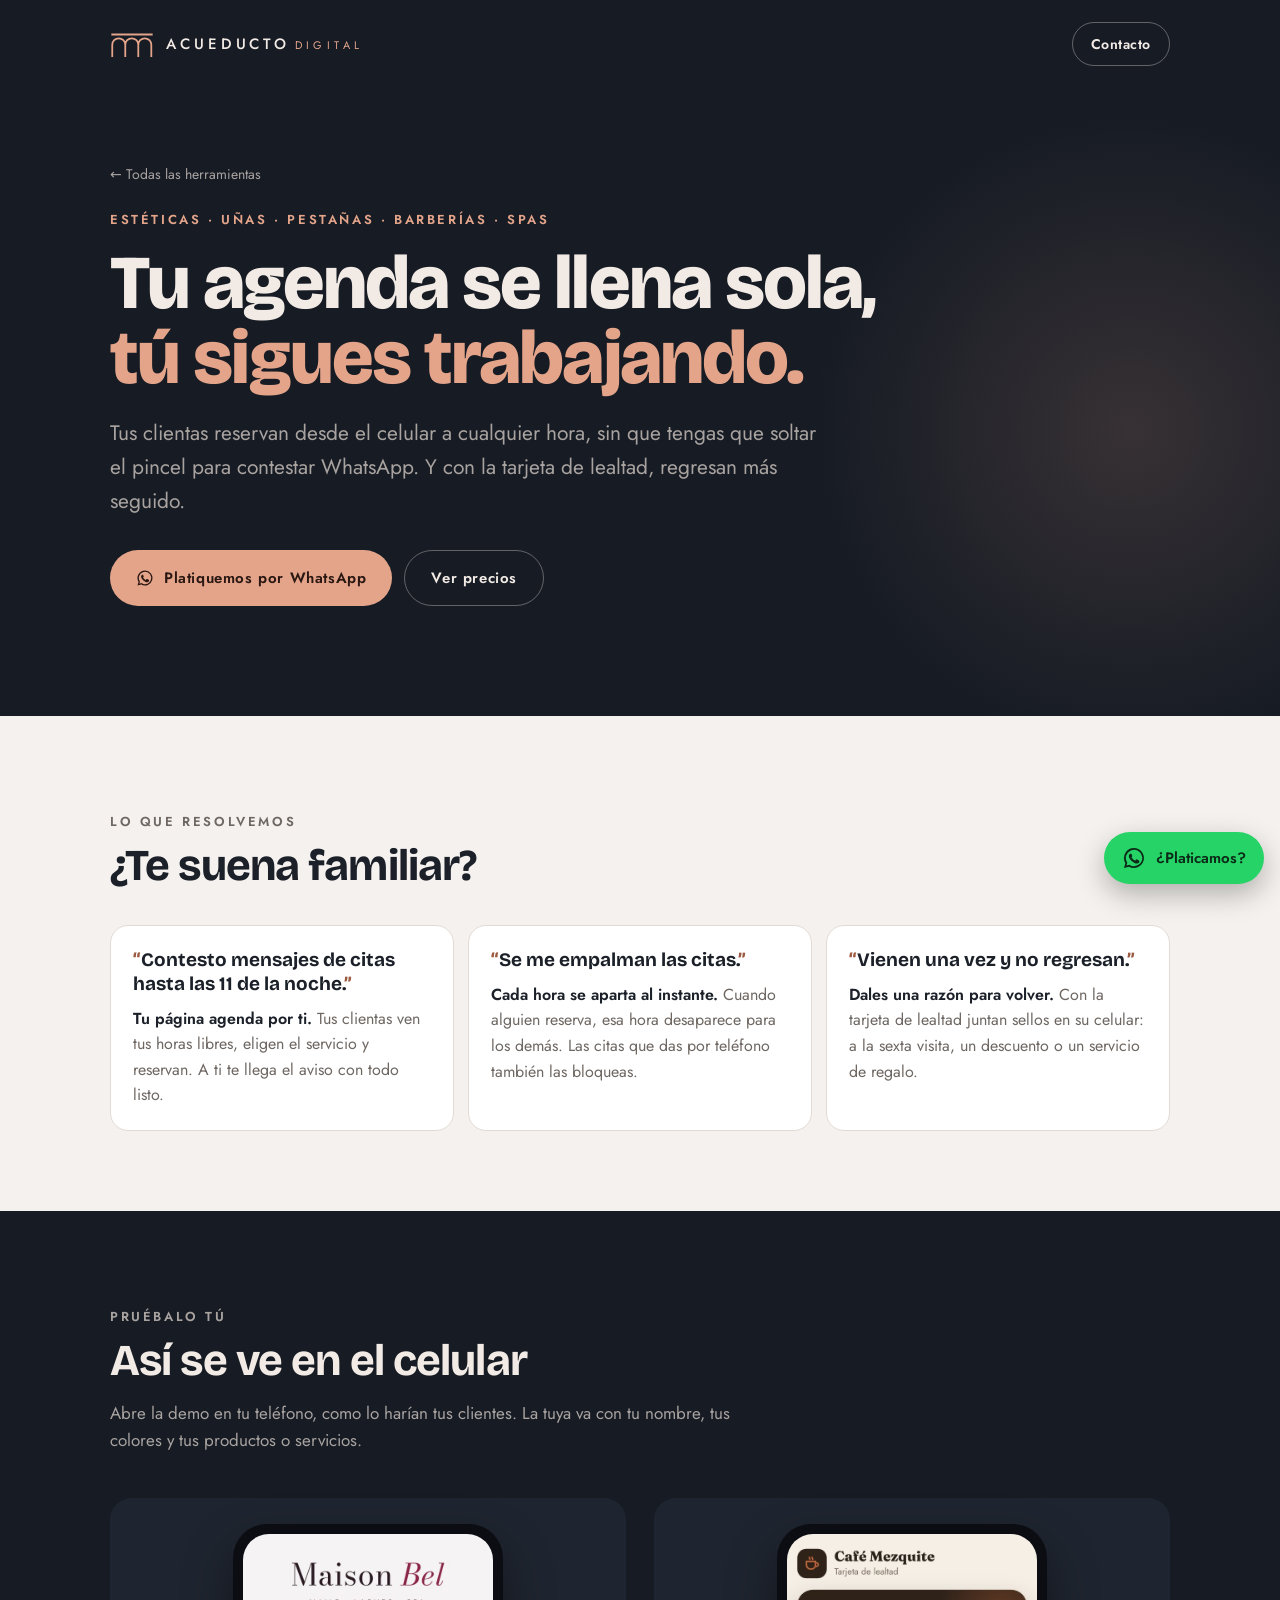
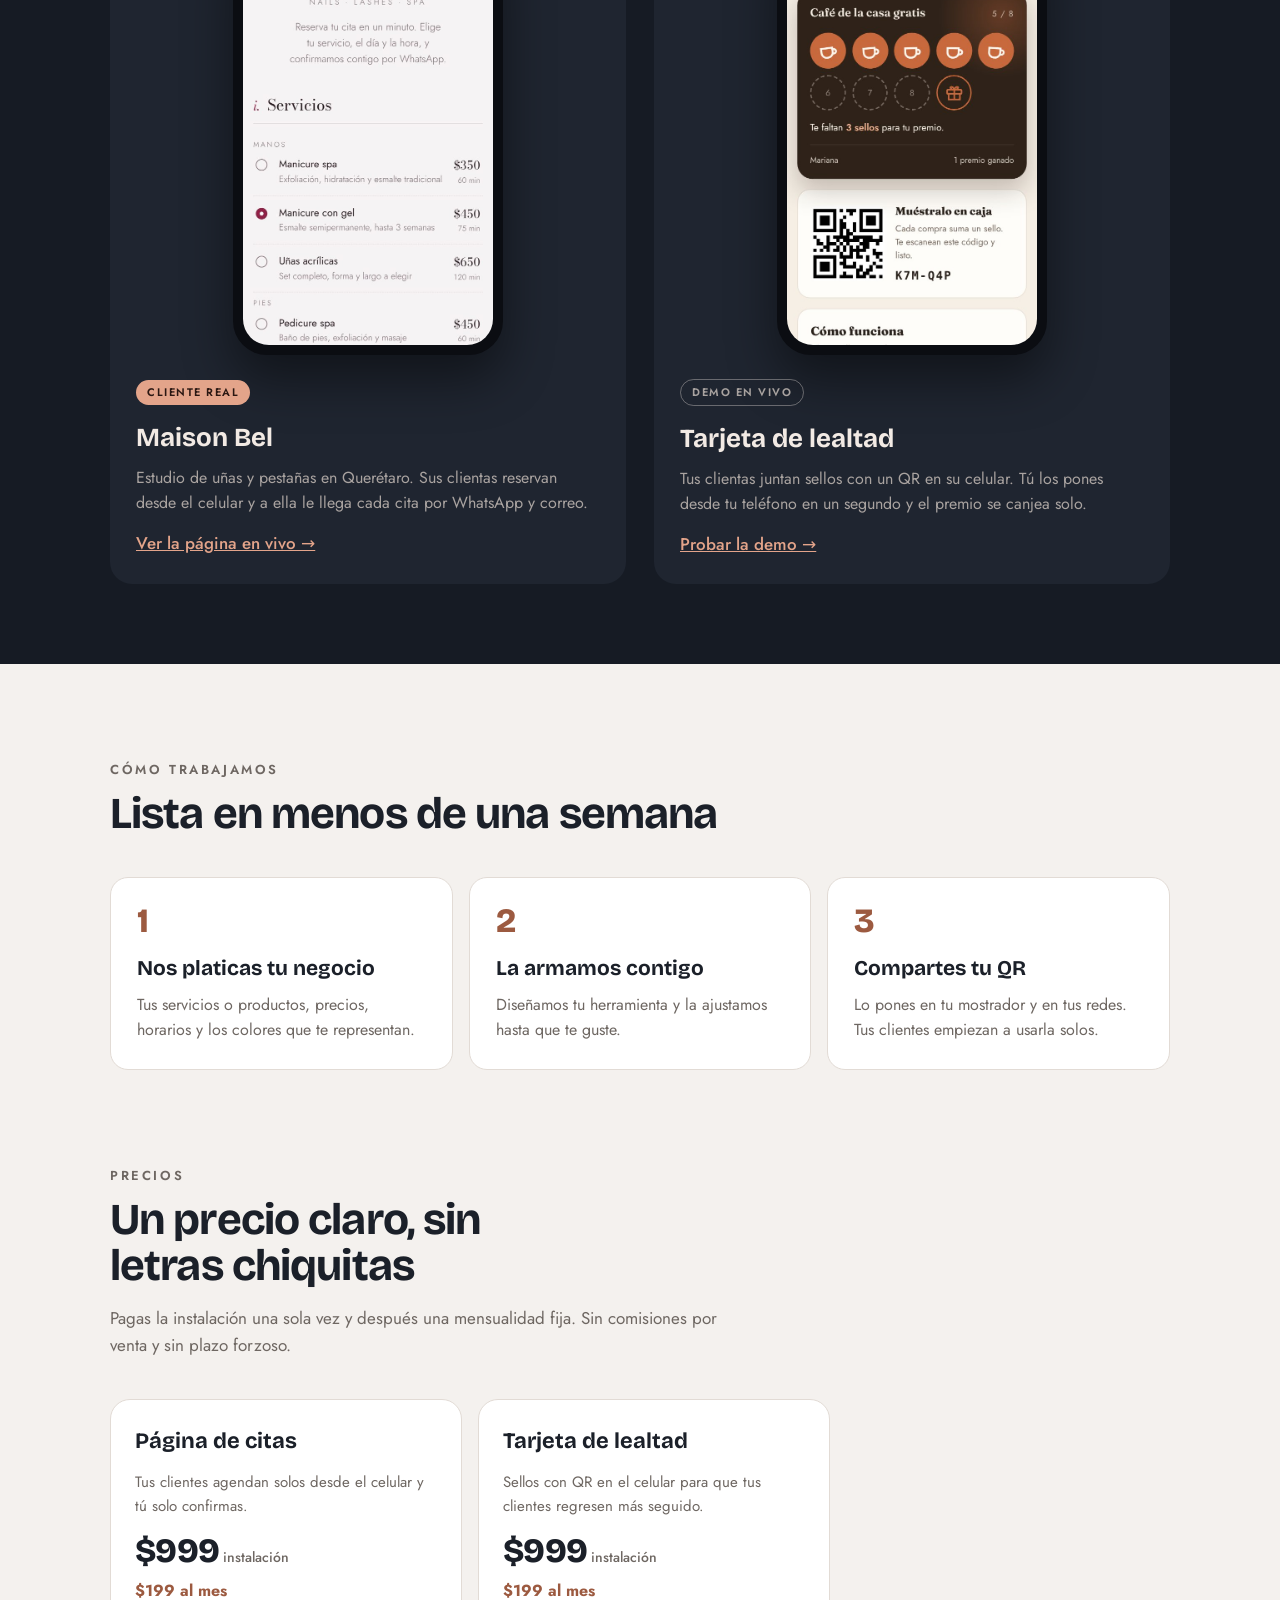
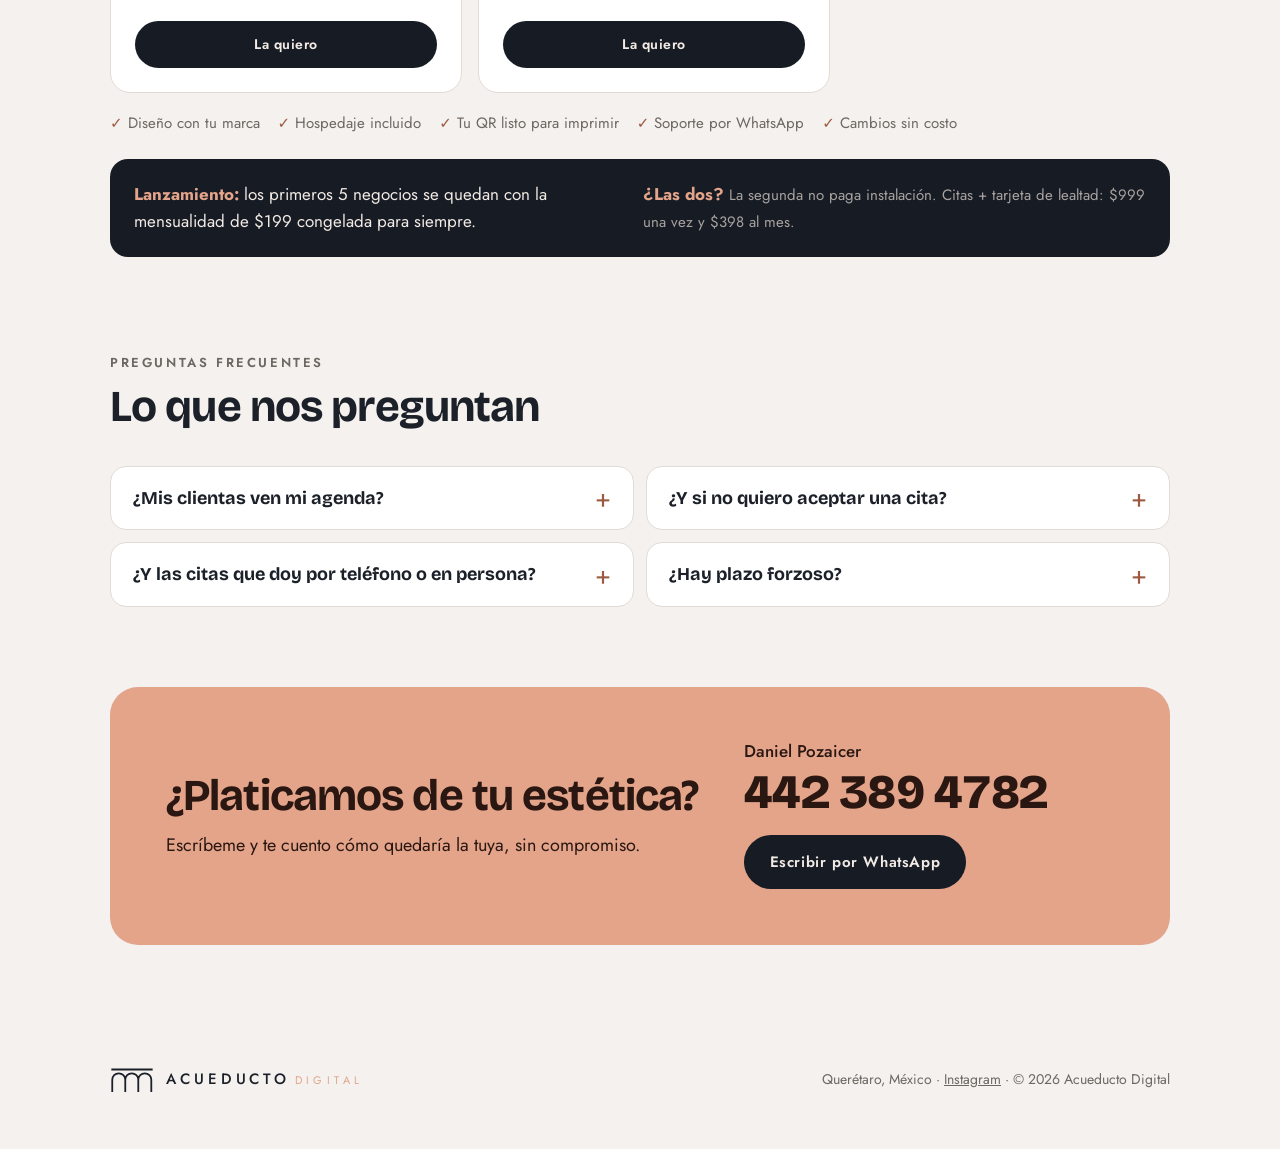
==== estetica/index.html @ af4af38e "Add pricing, business-type pages, floating WhatsApp and SEO basics - Pricing section for all four to" ====
<!doctype html>
<html lang="es">
<head>
<meta charset="utf-8">
<meta name="viewport" content="width=device-width,initial-scale=1,viewport-fit=cover">
<title>Citas en línea para estéticas, uñas y barberías en Querétaro · Acueducto Digital</title>
<meta name="description" content="Tus clientas reservan solas desde el celular y regresan más seguido con tarjeta de lealtad digital. Para estéticas, estudios de uñas, pestañas, barberías y spas en Querétaro.">
<meta name="theme-color" content="#161B24">
<link rel="canonical" href="https://acueducto-digital.pages.dev/estetica/">
<meta property="og:type" content="website">
<meta property="og:url" content="https://acueducto-digital.pages.dev/estetica/">
<meta property="og:title" content="Citas en línea para estéticas, uñas y barberías en Querétaro">
<meta property="og:description" content="Tus clientas reservan solas desde el celular y regresan más seguido con tarjeta de lealtad digital. Para estéticas, estudios de uñas, pestañas, barberías y spas en Querétaro.">
<meta property="og:image" content="https://acueducto-digital.pages.dev/img/og.jpg">
<meta property="og:locale" content="es_MX">
<meta name="twitter:card" content="summary_large_image">
<link rel="icon" href="data:image/svg+xml,%3Csvg xmlns='http://www.w3.org/2000/svg' viewBox='-12 -22 122 106'%3E%3Crect x='-12' y='-22' width='122' height='106' rx='22' fill='%23161B24'/%3E%3Cpath d='M3 10H95 M5 60V33A14.5 14.5 0 0 1 34 33V60 M34 33A14.5 14.5 0 0 1 63 33V60 M63 33A14.5 14.5 0 0 1 92 33V60' fill='none' stroke='%23E3A48A' stroke-width='6'/%3E%3C/svg%3E">
<link rel="preconnect" href="https://fonts.googleapis.com">
<link rel="preconnect" href="https://fonts.gstatic.com" crossorigin>
<link rel="stylesheet" href="https://fonts.googleapis.com/css2?family=Bricolage+Grotesque:opsz,wght@12..96,500;12..96,700;12..96,800&family=Jost:wght@300;400;500;600&display=swap">
<link rel="stylesheet" href="../styles.css">
</head>
<body>
<!-- Página generada desde una plantilla común: estetica/, cafeterias/ y talleres/ comparten estructura. -->

<header class="hero">
  <div class="wrap">
    <div class="top">
      <a class="brand" href="../" aria-label="Acueducto Digital, inicio">
        <svg viewBox="0 0 98 62" aria-hidden="true"><path d="M3 10H95 M5 60V33A14.5 14.5 0 0 1 34 33V60 M34 33A14.5 14.5 0 0 1 63 33V60 M63 33A14.5 14.5 0 0 1 92 33V60" fill="none" stroke="#E3A48A" stroke-width="4"/></svg>
        <b>ACUEDUCTO<span>DIGITAL</span></b>
      </a>
      <a class="btn btn-ghost" href="#contacto">Contacto</a>
    </div>
    <div class="hero-grid" style="grid-template-columns:1fr">
      <div>
        <a class="crumb" href="../">← Todas las herramientas</a>
        <p class="eyebrow" style="margin-top:22px">Estéticas · Uñas · Pestañas · Barberías · Spas</p>
        <h1>Tu agenda se llena sola, <em>tú sigues trabajando.</em></h1>
        <p class="lead">Tus clientas reservan desde el celular a cualquier hora, sin que tengas que soltar el pincel para contestar WhatsApp. Y con la tarjeta de lealtad, regresan más seguido.</p>
        <div class="hero-actions">
          <a class="btn btn-primary wa" data-msg="Hola Daniel, tengo una estética y me interesa saber más." href="#" target="_blank" rel="noopener"><svg viewBox="0 0 24 24" fill="currentColor" aria-hidden="true"><path d="M12 2a10 10 0 0 0-8.6 15.1L2 22l5-1.3A10 10 0 1 0 12 2Zm0 18.2a8.2 8.2 0 0 1-4.2-1.2l-.3-.2-3 .8.8-2.9-.2-.3A8.2 8.2 0 1 1 12 20.2Zm4.5-6.1c-.2-.1-1.5-.7-1.7-.8-.2-.1-.4-.1-.6.1l-.8 1c-.1.2-.3.2-.5.1a6.7 6.7 0 0 1-3.3-2.9c-.3-.4.2-.4.7-1.3.1-.2 0-.3 0-.4l-.8-1.8c-.2-.5-.4-.4-.6-.4h-.5a1 1 0 0 0-.7.3 3 3 0 0 0-.9 2.2 5.2 5.2 0 0 0 1.1 2.7 11.8 11.8 0 0 0 4.5 4c1.7.7 2.3.8 3.1.6.5-.1 1.5-.6 1.7-1.2.2-.6.2-1.1.2-1.2-.1-.1-.2-.2-.4-.3Z"/></svg> Platiquemos por WhatsApp</a>
          <a class="btn btn-ghost" href="#precios">Ver precios</a>
        </div>
      </div>
    </div>
  </div>
</header>

<main>
  <section>
    <div class="wrap">
      <div class="sec-head">
        <p class="kicker">Lo que resolvemos</p>
        <h2>¿Te suena familiar?</h2>
      </div>
      <div class="pains">
        <div class="pain"><div class="q">Contesto mensajes de citas hasta las 11 de la noche.</div><p><b>Tu página agenda por ti.</b> Tus clientas ven tus horas libres, eligen el servicio y reservan. A ti te llega el aviso con todo listo.</p></div>
        <div class="pain"><div class="q">Se me empalman las citas.</div><p><b>Cada hora se aparta al instante.</b> Cuando alguien reserva, esa hora desaparece para los demás. Las citas que das por teléfono también las bloqueas.</p></div>
        <div class="pain"><div class="q">Vienen una vez y no regresan.</div><p><b>Dales una razón para volver.</b> Con la tarjeta de lealtad juntan sellos en su celular: a la sexta visita, un descuento o un servicio de regalo.</p></div>
      </div>
    </div>
  </section>

  <section class="work">
    <div class="wrap">
      <div class="sec-head">
        <p class="kicker">Pruébalo tú</p>
        <h2>Así se ve en el celular</h2>
        <p>Abre la demo en tu teléfono, como lo harían tus clientes. La tuya va con tu nombre, tus colores y tus productos o servicios.</p>
      </div>
      <div class="cases">
        <article class="case">
          <div class="phone"><div class="screen"><img src="../img/maison-bel.jpg" alt="Página de reservas de Maison Bel con servicios y precios" loading="lazy"></div></div>
          <div>
            <span class="badge real">Cliente real</span>
            <h3>Maison Bel</h3>
            <p>Estudio de uñas y pestañas en Querétaro. Sus clientas reservan desde el celular y a ella le llega cada cita por WhatsApp y correo.</p>
            <a class="link" href="https://maisonbel.netlify.app" target="_blank" rel="noopener">Ver la página en vivo →</a>
          </div>
        </article>
        <article class="case">
          <div class="phone"><div class="screen"><img src="../img/lealtad-ejemplo.jpg" alt="Tarjeta de lealtad de ejemplo con 5 de 8 sellos y código QR" loading="lazy"></div></div>
          <div>
            <span class="badge demo">Demo en vivo</span>
            <h3>Tarjeta de lealtad</h3>
            <p>Tus clientas juntan sellos con un QR en su celular. Tú los pones desde tu teléfono en un segundo y el premio se canjea solo.</p>
            <a class="link" href="../tarjeta-lealtad/">Probar la demo →</a>
          </div>
        </article>
      </div>
    </div>
  </section>

  <section>
    <div class="wrap">
      <div class="sec-head">
        <p class="kicker">Cómo trabajamos</p>
        <h2>Lista en menos de una semana</h2>
      </div>
      <div class="steps">
        <div class="step"><div class="n">1</div><h3>Nos platicas tu negocio</h3><p>Tus servicios o productos, precios, horarios y los colores que te representan.</p></div>
        <div class="step"><div class="n">2</div><h3>La armamos contigo</h3><p>Diseñamos tu herramienta y la ajustamos hasta que te guste.</p></div>
        <div class="step"><div class="n">3</div><h3>Compartes tu QR</h3><p>Lo pones en tu mostrador y en tus redes. Tus clientes empiezan a usarla solos.</p></div>
      </div>
    </div>
  </section>

  <section id="precios" style="padding-top:0">
    <div class="wrap">
      <div class="sec-head">
        <p class="kicker">Precios</p>
        <h2>Un precio claro, sin letras chiquitas</h2>
        <p>Pagas la instalación una sola vez y después una mensualidad fija. Sin comisiones por venta y sin plazo forzoso.</p>
      </div>
      <div class="plans two">
        <div class="plan">
          <h3>Página de citas</h3>
          <p>Tus clientes agendan solos desde el celular y tú solo confirmas.</p>
          <div class="amt">$999<small>instalación</small></div>
          <div class="mo"><b>$199 al mes</b></div>
          <a class="btn btn-dark wa" data-msg="Hola Daniel, tengo una estética y me interesa la página de citas." href="#" target="_blank" rel="noopener">La quiero</a>
        </div>
        <div class="plan">
          <h3>Tarjeta de lealtad</h3>
          <p>Sellos con QR en el celular para que tus clientes regresen más seguido.</p>
          <div class="amt">$999<small>instalación</small></div>
          <div class="mo"><b>$199 al mes</b></div>
          <a class="btn btn-dark wa" data-msg="Hola Daniel, tengo una estética y me interesa la tarjeta de lealtad." href="#" target="_blank" rel="noopener">La quiero</a>
        </div>
      </div>
      <ul class="incl">
        <li>Diseño con tu marca</li><li>Hospedaje incluido</li><li>Tu QR listo para imprimir</li><li>Soporte por WhatsApp</li><li>Cambios sin costo</li>
      </ul>
      <div class="plans-note">
        <div><b>Lanzamiento:</b> los primeros 5 negocios se quedan con la mensualidad de $199 congelada para siempre.</div>
        <div><b>¿Las dos?</b> <span>La segunda no paga instalación. Citas + tarjeta de lealtad: $999 una vez y $398 al mes.</span></div>
      </div>
    </div>
  </section>

  <section style="padding-top:0">
    <div class="wrap">
      <div class="sec-head">
        <p class="kicker">Preguntas frecuentes</p>
        <h2>Lo que nos preguntan</h2>
      </div>
      <div class="faq">
        <details><summary>¿Mis clientas ven mi agenda?</summary><p><b>No. Solo ven las horas libres.</b> Las ocupadas salen como “ocupado”, sin nombres ni datos de nadie.</p></details>
        <details><summary>¿Y si no quiero aceptar una cita?</summary><p><b>Tú confirmas o rechazas cada una.</b> Cada reserva llega como “por confirmar”. Con un toque la aceptas o liberas la hora.</p></details>
        <details><summary>¿Y las citas que doy por teléfono o en persona?</summary><p><b>Las agregas en tu agenda y se bloquean solas.</b> Así nadie puede apartar una hora que ya diste.</p></details>
        <details><summary>¿Hay plazo forzoso?</summary><p><b>No.</b> Si un mes ya no la quieres, la cancelas. Y los cambios de precios, servicios u horarios no tienen costo extra.</p></details>
      </div>
    </div>
  </section>

  <section id="contacto" style="padding-top:0">
    <div class="wrap">
      <div class="contact">
        <div>
          <h2>¿Platicamos de tu estética?</h2>
          <p style="margin-top:12px">Escríbeme y te cuento cómo quedaría la tuya, sin compromiso.</p>
        </div>
        <div style="display:grid;gap:18px">
          <div class="who"><small>Daniel Pozaicer</small>442 389 4782</div>
          <div class="acts">
            <a class="btn btn-dark wa" data-msg="Hola Daniel, tengo una estética y me interesa saber más." href="#" target="_blank" rel="noopener">Escribir por WhatsApp</a>
          </div>
        </div>
      </div>
    </div>
  </section>
</main>

<footer class="wrap">
  <a class="brand" href="../" aria-label="Acueducto Digital">
    <svg viewBox="0 0 98 62" aria-hidden="true"><path d="M3 10H95 M5 60V33A14.5 14.5 0 0 1 34 33V60 M34 33A14.5 14.5 0 0 1 63 33V60 M63 33A14.5 14.5 0 0 1 92 33V60" fill="none" stroke="#1B2029" stroke-width="4"/></svg>
    <b>ACUEDUCTO<span>DIGITAL</span></b>
  </a>
  <span>Querétaro, México · <a href="https://instagram.com/acueductodigitalmx" target="_blank" rel="noopener">Instagram</a> · © <span id="yr"></span> Acueducto Digital</span>
</footer>

<a class="wa-float wa" data-msg="Hola Daniel, tengo una estética y me interesa saber más." href="#" target="_blank" rel="noopener" aria-label="Escríbenos por WhatsApp"><svg viewBox="0 0 24 24" fill="currentColor" aria-hidden="true"><path d="M12 2a10 10 0 0 0-8.6 15.1L2 22l5-1.3A10 10 0 1 0 12 2Zm0 18.2a8.2 8.2 0 0 1-4.2-1.2l-.3-.2-3 .8.8-2.9-.2-.3A8.2 8.2 0 1 1 12 20.2Zm4.5-6.1c-.2-.1-1.5-.7-1.7-.8-.2-.1-.4-.1-.6.1l-.8 1c-.1.2-.3.2-.5.1a6.7 6.7 0 0 1-3.3-2.9c-.3-.4.2-.4.7-1.3.1-.2 0-.3 0-.4l-.8-1.8c-.2-.5-.4-.4-.6-.4h-.5a1 1 0 0 0-.7.3 3 3 0 0 0-.9 2.2 5.2 5.2 0 0 0 1.1 2.7 11.8 11.8 0 0 0 4.5 4c1.7.7 2.3.8 3.1.6.5-.1 1.5-.6 1.7-1.2.2-.6.2-1.1.2-1.2-.1-.1-.2-.2-.4-.3Z"/></svg><span>¿Platicamos?</span></a>

<script>
const WA = "524423894782";
document.querySelectorAll("a.wa").forEach(a => {
  a.href = "https://wa.me/" + WA + "?text=" + encodeURIComponent(a.dataset.msg || "Hola Daniel, vi la página de Acueducto Digital y me gustaría saber más.");
});
document.getElementById("yr").textContent = new Date().getFullYear();
const fl = document.querySelector(".wa-float"), ct = document.querySelector(".contact");
if (fl && ct && "IntersectionObserver" in window) {
  new IntersectionObserver(([en]) => fl.classList.toggle("hide", en.isIntersecting)).observe(ct);
}
</script>
</body>
</html>
---- styles.css ----
/* Layout: noche (azul piedra) arriba, cantera clara abajo; una sola columna en celular, dos en escritorio */
:root {
  --night: #161B24;
  --night-2: #1F2530;
  --stone: #F4F1EE;
  --paper: #FFFFFF;
  --ink: #1B2029;
  --muted: #6E6762;
  --cantera: #E3A48A;
  --cantera-deep: #9C5A40;
  --on-night: #F2EAE4;
  --on-night-muted: #A9A3A0;
  --line: #E2DBD5;
  --display: "Bricolage Grotesque", "Arial Black", system-ui, sans-serif;
  --body: "Jost", "Futura", "Avenir Next", system-ui, sans-serif;
}
* { box-sizing: border-box; }
[hidden] { display: none !important; }
html { scroll-behavior: smooth; }
body { margin: 0; background: var(--stone); color: var(--ink); font-family: var(--body); font-size: 17px; line-height: 1.6; font-weight: 400; }
img { max-width: 100%; display: block; }
a { color: inherit; }
.wrap { max-width: 1100px; margin: 0 auto; padding-left: max(20px, env(safe-area-inset-left, 0px)); padding-right: max(20px, env(safe-area-inset-right, 0px)); }

/* Marca */
.brand { display: inline-flex; align-items: center; gap: 12px; text-decoration: none; }
.brand svg { width: 44px; height: auto; flex: none; }
.brand b { font-weight: 500; font-size: 15px; letter-spacing: .26em; }
.brand span { font-weight: 400; font-size: 11px; letter-spacing: .4em; color: var(--cantera); margin-left: .4em; }

/* Botones */
.btn { display: inline-flex; align-items: center; justify-content: center; gap: 10px; font-family: var(--body); font-weight: 600; font-size: 15px; letter-spacing: .04em; text-decoration: none; border-radius: 999px; padding: 15px 26px; transition: transform .15s, background .15s; }
.btn:hover { transform: translateY(-1px); }
.btn:focus-visible { outline: 2px solid var(--cantera); outline-offset: 3px; }
.btn-primary { background: var(--cantera); color: #2A1712; }
.btn-ghost { border: 1px solid rgba(242,234,228,.35); color: var(--on-night); }
.btn-dark { background: var(--night); color: var(--on-night); }
.btn-outline-dark { border: 1.5px solid rgba(42,23,18,.45); color: #2A1712; }
.btn svg { width: 18px; height: 18px; }

/* Encabezado + hero */
.hero { background: var(--night); color: var(--on-night); position: relative; overflow: hidden; }
.hero::after { content: ""; position: absolute; right: -200px; top: 80px; width: 700px; height: 700px; border-radius: 50%; background: radial-gradient(circle, rgba(227,164,138,.16), rgba(22,27,36,0) 65%); pointer-events: none; }
.top { display: flex; justify-content: space-between; align-items: center; gap: 16px; padding-block: 22px; position: relative; z-index: 1; }
.top .btn { padding: 10px 18px; font-size: 14px; }
.hero-grid { display: grid; gap: 40px; padding-block: 48px 72px; position: relative; z-index: 1; }
.eyebrow { font-size: 13px; font-weight: 600; letter-spacing: .2em; text-transform: uppercase; color: var(--cantera); margin: 0; }
h1 { font-family: var(--display); font-weight: 800; font-size: clamp(42px, 9vw, 76px); line-height: .98; letter-spacing: -.025em; margin: 16px 0 0; text-wrap: balance; }
h1 em { font-style: normal; color: var(--cantera); }
.lead { font-size: clamp(18px, 2.4vw, 21px); color: var(--on-night-muted); max-width: 34em; margin: 22px 0 0; }
.hero-actions { display: flex; flex-wrap: wrap; gap: 12px; margin-top: 32px; }
.arches { width: 100%; max-width: 440px; justify-self: center; align-self: center; color: var(--cantera); opacity: .9; }

/* Secciones */
section { padding-block: 80px; }
.sec-head { max-width: 640px; }
h2 { font-family: var(--display); font-weight: 700; font-size: clamp(30px, 5vw, 44px); line-height: 1.05; letter-spacing: -.02em; margin: 10px 0 0; text-wrap: balance; }
.sec-head p { color: var(--muted); margin: 16px 0 0; }
.kicker { font-size: 13px; font-weight: 600; letter-spacing: .2em; text-transform: uppercase; color: var(--cantera-deep); margin: 0; }

/* Producto */
.product { display: grid; gap: 40px; margin-top: 44px; align-items: start; }
.features { list-style: none; padding: 0; margin: 0; display: grid; gap: 18px; }
.features li { display: grid; grid-template-columns: 28px 1fr; gap: 14px; }
.features li svg { width: 24px; height: 24px; color: var(--cantera-deep); margin-top: 2px; }
.features b { display: block; font-weight: 600; }
.features span { color: var(--muted); font-size: 16px; }
.price { background: var(--night); color: var(--on-night); border-radius: 22px; padding: 30px 28px; display: flex; flex-direction: column; gap: 14px; }
.price .tagline { font-size: 12px; font-weight: 600; letter-spacing: .18em; text-transform: uppercase; color: var(--cantera); }
.price .big { font-family: var(--display); font-weight: 800; font-size: 60px; line-height: 1; letter-spacing: -.02em; }
.price .big small { font-family: var(--body); font-size: 18px; font-weight: 500; letter-spacing: 0; margin-left: 6px; }
.price s { color: var(--on-night-muted); font-size: 18px; margin-left: 8px; }
.price .row { font-size: 17px; border-top: 1px solid rgba(242,234,228,.14); padding-top: 14px; }
.price .row b { color: var(--cantera); font-weight: 600; }
.price .note { font-size: 14px; color: var(--on-night-muted); margin: 0; }
.price .btn { margin-top: 6px; }

/* Cómo funciona */
.steps { display: grid; gap: 16px; margin-top: 40px; counter-reset: s; }
.step { background: var(--paper); border: 1px solid var(--line); border-radius: 18px; padding: 26px; }
.step .n { font-family: var(--display); font-weight: 800; font-size: 34px; color: var(--cantera-deep); line-height: 1; }
.step h3 { font-family: var(--display); font-weight: 700; font-size: 21px; margin: 14px 0 6px; }
.step p { margin: 0; color: var(--muted); font-size: 16px; }

/* Trabajos */
.work { background: var(--night); color: var(--on-night); }
.work .sec-head p { color: var(--on-night-muted); }
.work .kicker { color: var(--cantera); }
.cases { display: grid; gap: 28px; margin-top: 44px; }
.case { background: var(--night-2); border-radius: 22px; padding: 26px; display: grid; gap: 22px; align-content: start; }
.case .phone { background: #0b0d12; border-radius: 34px; padding: 10px; width: 100%; max-width: 270px; justify-self: center; box-shadow: 0 24px 50px rgba(0,0,0,.45); }
.case .phone .screen { border-radius: 26px; overflow: hidden; aspect-ratio: 390 / 640; position: relative; }
.case .phone img { position: absolute; inset: 0; width: 100%; height: 100%; object-fit: cover; object-position: top; }
.case .badge { display: inline-block; font-size: 11px; font-weight: 600; letter-spacing: .14em; text-transform: uppercase; border-radius: 999px; padding: 4px 11px; }
.badge.real { background: var(--cantera); color: #2A1712; }
.badge.demo { border: 1px solid rgba(242,234,228,.35); color: var(--on-night-muted); }
.case h3 { font-family: var(--display); font-weight: 700; font-size: 26px; margin: 12px 0 6px; }
.case p { margin: 0; color: var(--on-night-muted); font-size: 16px; }
.case a.link { display: inline-block; margin-top: 14px; color: var(--cantera); font-weight: 500; }

/* Preguntas frecuentes */
.faq { margin-top: 36px; display: grid; gap: 12px; }
.faq details { background: var(--paper); border: 1px solid var(--line); border-radius: 16px; }
.faq summary { list-style: none; cursor: pointer; padding: 20px 56px 20px 22px; position: relative; font-family: var(--display); font-weight: 700; font-size: 18px; line-height: 1.25; }
.faq summary::-webkit-details-marker { display: none; }
.faq summary::after { content: "+"; position: absolute; right: 22px; top: 50%; transform: translateY(-50%); font-family: var(--body); font-weight: 400; font-size: 26px; color: var(--cantera-deep); transition: transform .2s; }
.faq details[open] summary::after { transform: translateY(-50%) rotate(45deg); }
.faq summary:focus-visible { outline: 2px solid var(--cantera); outline-offset: 2px; border-radius: 16px; }
.faq details p { margin: 0; padding: 0 22px 20px; color: var(--muted); font-size: 16px; }
.faq details p b { color: var(--ink); font-weight: 600; }
.faq-cta { margin-top: 28px; display: flex; flex-wrap: wrap; gap: 12px; align-items: center; }
.faq-cta span { color: var(--muted); }

/* Contacto */
.contact { background: var(--cantera); color: #2A1712; border-radius: 28px; padding: 44px 30px; display: grid; gap: 22px; }
.contact h2 { margin: 0; }
.contact p { margin: 0; font-size: 18px; }
.contact .who { font-family: var(--display); font-weight: 800; font-size: clamp(32px, 6vw, 48px); line-height: 1.05; letter-spacing: -.01em; font-variant-numeric: tabular-nums; }
.contact .who small { display: block; font-family: var(--body); font-weight: 500; font-size: 17px; letter-spacing: 0; margin-bottom: 6px; }
.contact .acts { display: flex; flex-wrap: wrap; gap: 12px; }

footer { padding-block: 40px 56px; color: var(--muted); font-size: 14px; display: flex; flex-wrap: wrap; gap: 14px; justify-content: space-between; align-items: center; }
footer .brand b { color: var(--ink); }

@media (min-width: 820px) {
  .hero-grid { grid-template-columns: 1.25fr .75fr; padding-block: 72px 110px; }
  .product { grid-template-columns: 1.1fr .9fr; }
  .steps { grid-template-columns: repeat(3, 1fr); }
  .cases { grid-template-columns: repeat(2, 1fr); }
  .case { grid-template-columns: 1fr; }
  .case.featured { grid-column: 1 / -1; grid-template-columns: 270px 1fr; gap: 48px; align-items: center; padding: 36px 44px; }
  .case.featured h3 { font-size: 34px; }
  .case.featured p { font-size: 18px; max-width: 32em; }
  .faq { grid-template-columns: repeat(2, 1fr); align-items: start; }
  .contact { grid-template-columns: 1.2fr .8fr; align-items: center; padding: 56px; }
}
@media (prefers-reduced-motion: reduce) { html { scroll-behavior: auto; } .btn { transition: none; } }

/* Precios */
.plans { display: grid; gap: 16px; margin-top: 40px; }
.plan { background: var(--paper); border: 1px solid var(--line); border-radius: 20px; padding: 24px; display: flex; flex-direction: column; gap: 10px; }
.plan h3 { font-family: var(--display); font-weight: 700; font-size: 22px; margin: 0; }
.plan p { margin: 0; color: var(--muted); font-size: 15px; flex: 1; }
.plan .amt { font-family: var(--display); font-weight: 800; font-size: 34px; line-height: 1; letter-spacing: -.02em; margin-top: 6px; }
.plan .amt small { font-family: var(--body); font-weight: 500; font-size: 14px; letter-spacing: 0; color: var(--muted); margin-left: 4px; }
.plan .mo { font-size: 16px; }
.plan .mo b { color: var(--cantera-deep); }
.plan .btn { margin-top: 8px; padding: 12px 18px; font-size: 14px; }
.plan .demo-link { font-size: 14px; color: var(--muted); text-align: center; }
.plans-note { margin-top: 24px; background: var(--night); color: var(--on-night); border-radius: 18px; padding: 22px 24px; display: grid; gap: 6px; }
.plans-note b { color: var(--cantera); }
.plans-note span { color: var(--on-night-muted); font-size: 15px; }
.incl { list-style: none; padding: 0; margin: 18px 0 0; display: flex; flex-wrap: wrap; gap: 8px 18px; color: var(--muted); font-size: 15px; }
.incl li::before { content: "✓ "; color: var(--cantera-deep); font-weight: 700; }

/* Accesos por tipo de negocio */
.giros { display: grid; gap: 12px; margin-top: 28px; }
.giro { display: flex; align-items: center; gap: 14px; text-decoration: none; background: var(--paper); border: 1px solid var(--line); border-radius: 16px; padding: 16px 18px; transition: transform .15s, border-color .15s; }
.giro:hover { transform: translateY(-2px); border-color: var(--cantera); }
.giro .ico { width: 44px; height: 44px; border-radius: 12px; background: var(--night); color: var(--cantera); display: grid; place-items: center; flex: none; }
.giro .ico svg { width: 22px; height: 22px; }
.giro b { display: block; font-family: var(--display); font-weight: 700; font-size: 17px; line-height: 1.2; }
.giro span { display: block; color: var(--muted); font-size: 14px; }
.giro .go { margin-left: auto; color: var(--cantera-deep); font-size: 20px; }

/* Páginas por giro */
.crumb { font-size: 14px; color: var(--on-night-muted); text-decoration: none; }
.crumb:hover { color: var(--cantera); }
.pains { display: grid; gap: 14px; margin-top: 36px; }
.pain { background: var(--paper); border: 1px solid var(--line); border-radius: 18px; padding: 22px; }
.pain .q { font-family: var(--display); font-weight: 700; font-size: 19px; line-height: 1.25; }
.pain .q::before { content: "“"; color: var(--cantera-deep); }
.pain .q::after { content: "”"; color: var(--cantera-deep); }
.pain p { margin: 10px 0 0; color: var(--muted); font-size: 16px; }
.pain p b { color: var(--ink); font-weight: 600; }

/* Botón flotante de WhatsApp */
.wa-float { position: fixed; right: max(16px, env(safe-area-inset-right, 0px)); bottom: max(16px, env(safe-area-inset-bottom, 0px)); z-index: 50; display: inline-flex; align-items: center; gap: 10px; background: #25D366; color: #0b2a17; font-weight: 600; font-size: 15px; text-decoration: none; border-radius: 999px; padding: 14px 18px; box-shadow: 0 10px 28px rgba(0,0,0,.28); transition: transform .15s, opacity .25s; }
.wa-float svg { width: 24px; height: 24px; flex: none; }
.wa-float:hover { transform: translateY(-2px); }
.wa-float:focus-visible { outline: 2px solid var(--night); outline-offset: 3px; }
.wa-float.hide { opacity: 0; pointer-events: none; }
@media (max-width: 520px) { .wa-float span { display: none; } .wa-float { padding: 15px; } .nav-extra { display: none; } }
@media (max-width: 420px) { .brand b { letter-spacing: .16em; } .brand span { letter-spacing: .26em; } .top .btn { padding: 9px 14px; } .top .brand svg { width: 34px; } .top .brand { gap: 9px; } }

@media (min-width: 820px) {
  .plans { grid-template-columns: repeat(4, 1fr); }
  .plans.two { grid-template-columns: repeat(2, 1fr); max-width: 720px; }
  .plans-note { grid-template-columns: 1fr 1fr; align-items: center; }
  .giros { grid-template-columns: repeat(3, 1fr); }
  .pains { grid-template-columns: repeat(3, 1fr); }
}
@media (prefers-reduced-motion: reduce) { .giro, .wa-float { transition: none; } }
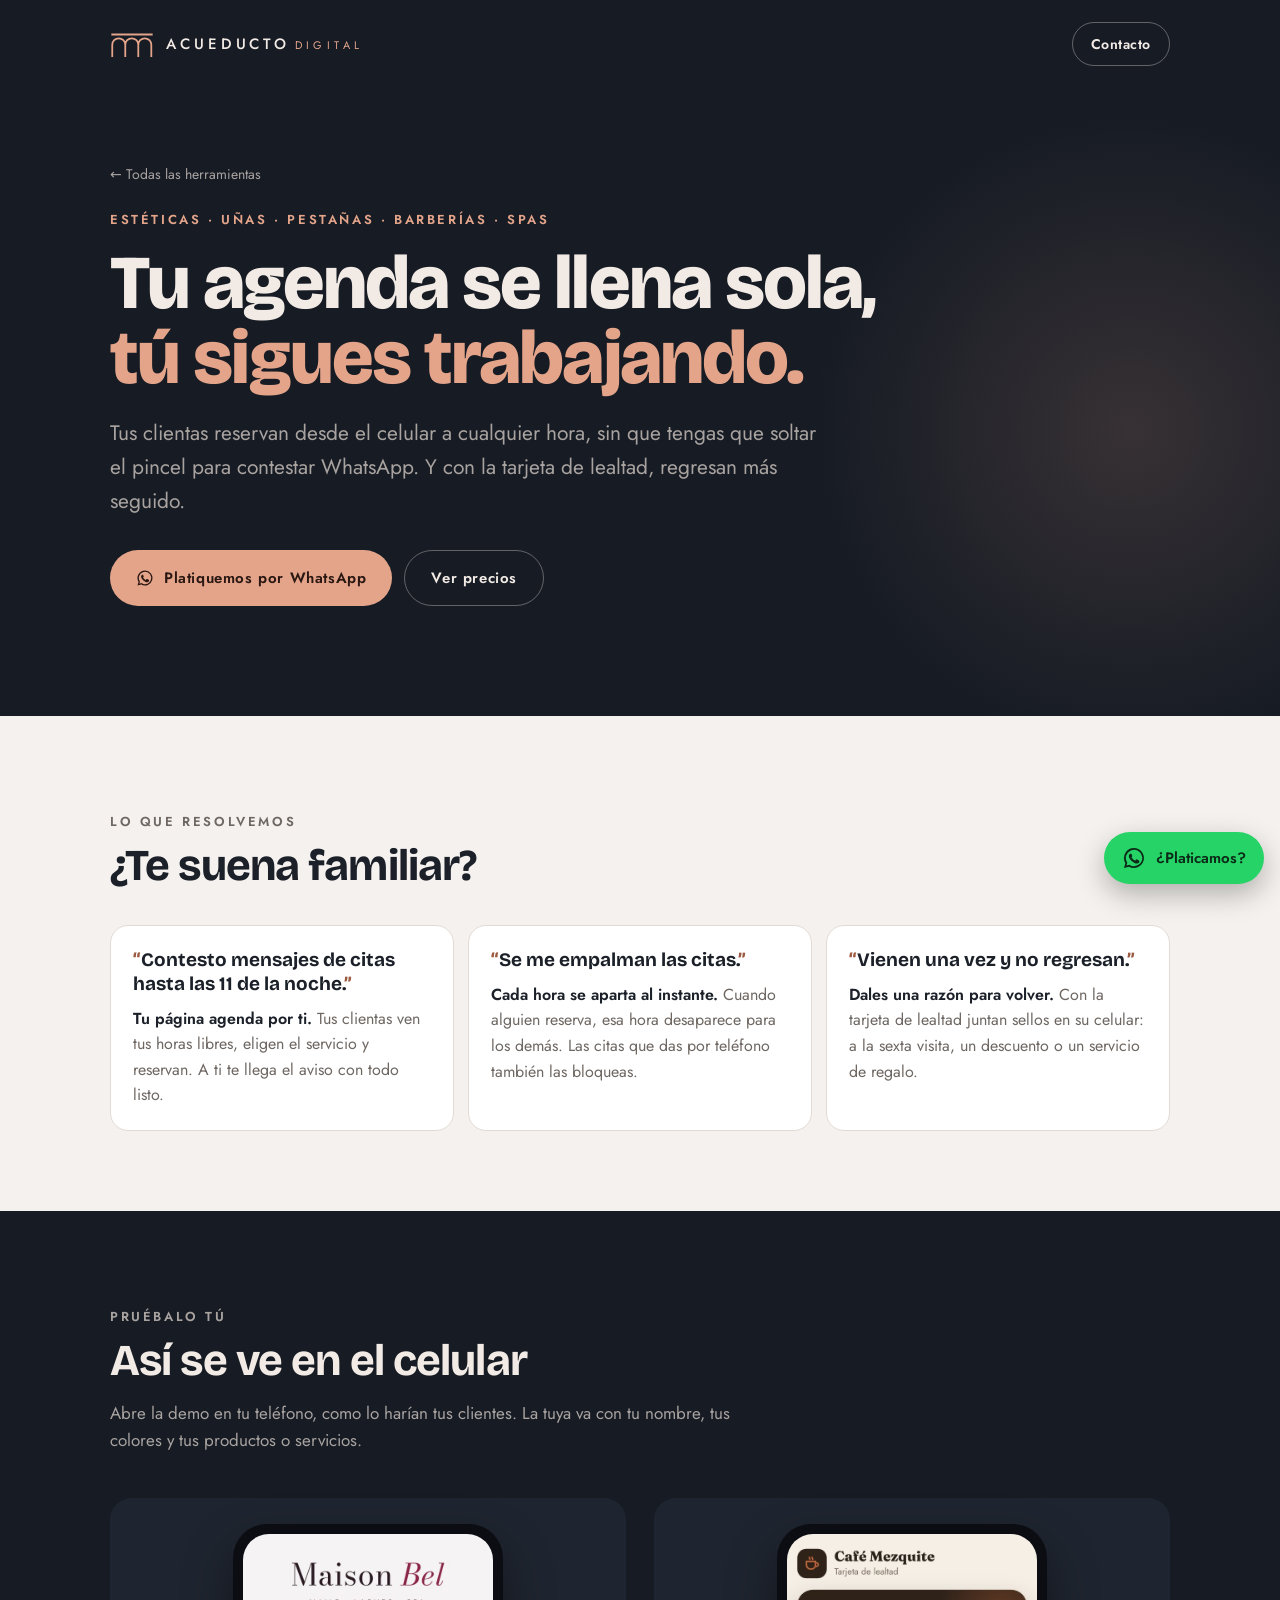
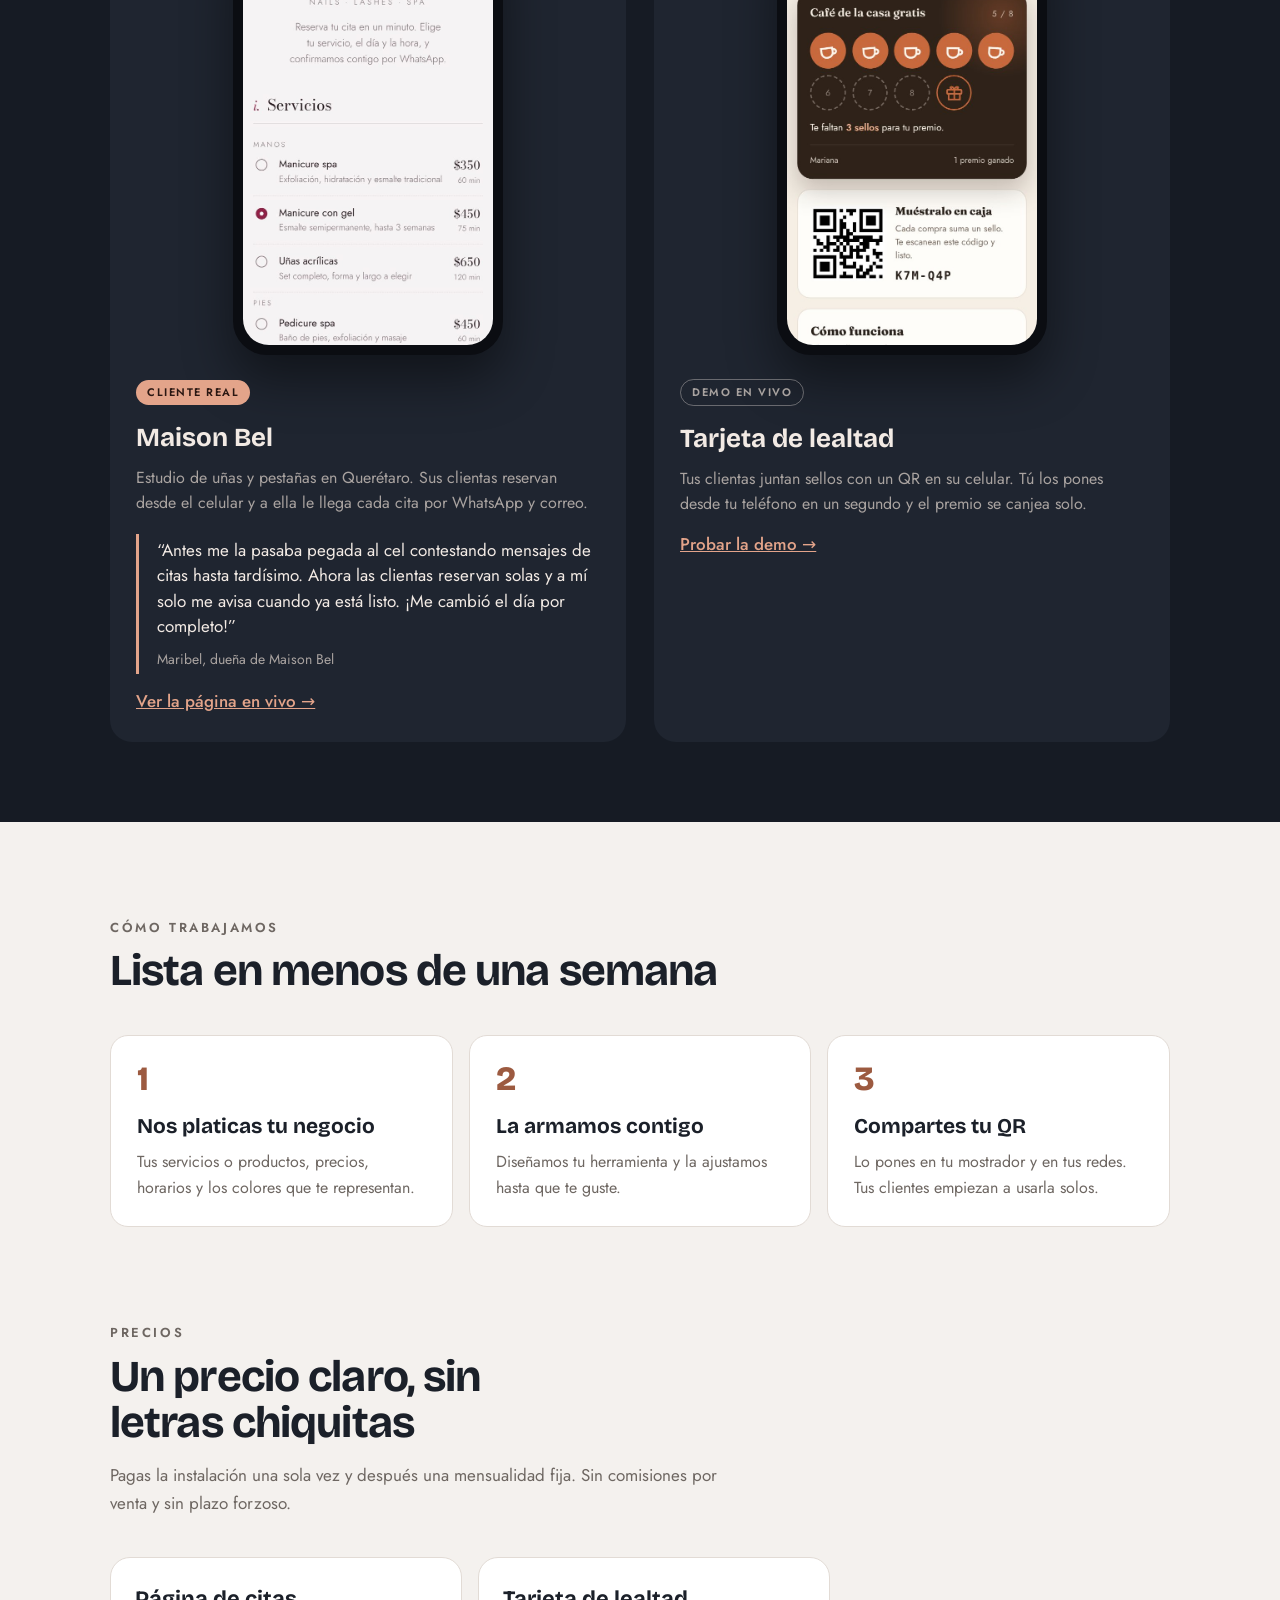
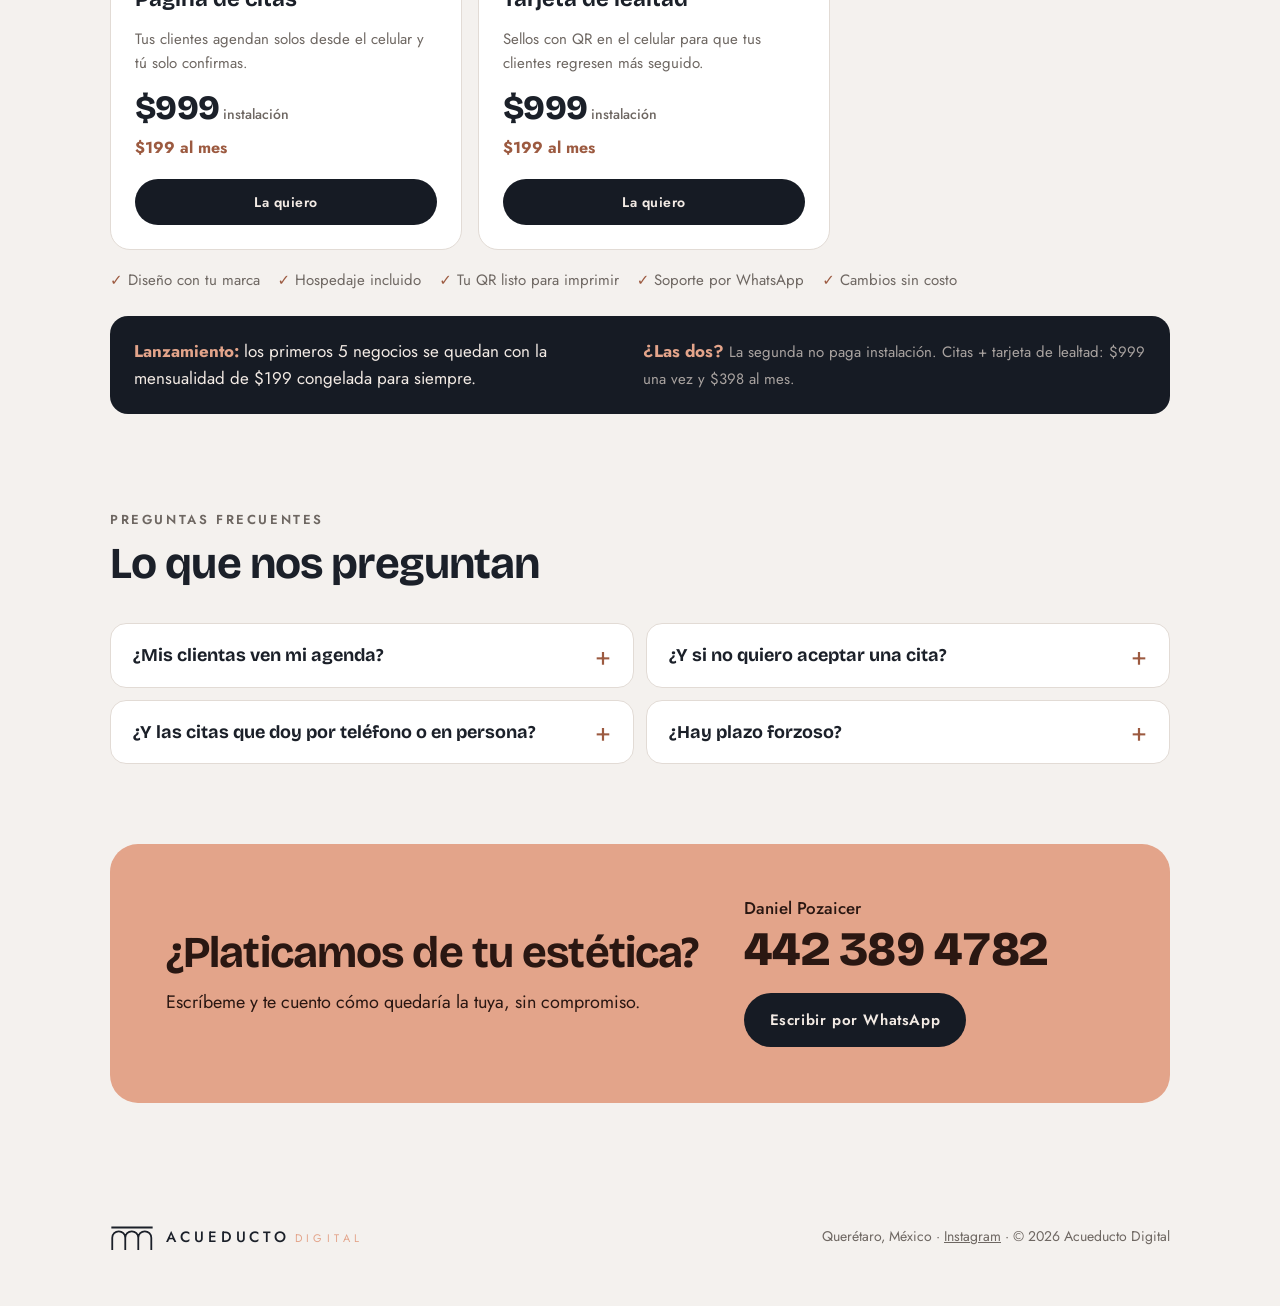
==== commit 12769a93: "Add Maison Bel testimonial from Maribel to homepage and estéticas page Co-Authored-By: Claude Opus 5" ====
--- a/estetica/index.html
+++ b/estetica/index.html
@@ -76,6 +76,7 @@
             <span class="badge real">Cliente real</span>
             <h3>Maison Bel</h3>
             <p>Estudio de uñas y pestañas en Querétaro. Sus clientas reservan desde el celular y a ella le llega cada cita por WhatsApp y correo.</p>
+            <blockquote class="quote"><p>“Antes me la pasaba pegada al cel contestando mensajes de citas hasta tardísimo. Ahora las clientas reservan solas y a mí solo me avisa cuando ya está listo. ¡Me cambió el día por completo!”</p><footer>Maribel, dueña de Maison Bel</footer></blockquote>
             <a class="link" href="https://maisonbel.netlify.app" target="_blank" rel="noopener">Ver la página en vivo →</a>
           </div>
         </article>
--- a/styles.css
+++ b/styles.css
@@ -191,3 +191,9 @@
   .pains { grid-template-columns: repeat(3, 1fr); }
 }
 @media (prefers-reduced-motion: reduce) { .giro, .wa-float { transition: none; } }
+
+/* Testimonio */
+.quote { margin: 18px 0 0; padding: 4px 0 4px 18px; border-left: 3px solid var(--cantera); }
+.quote p { margin: 0; font-size: 17px; line-height: 1.5; color: var(--on-night); }
+.quote footer { all: unset; display: block; margin-top: 8px; font-size: 14px; color: var(--on-night-muted); }
+.case.featured .quote p { font-size: 19px; }
